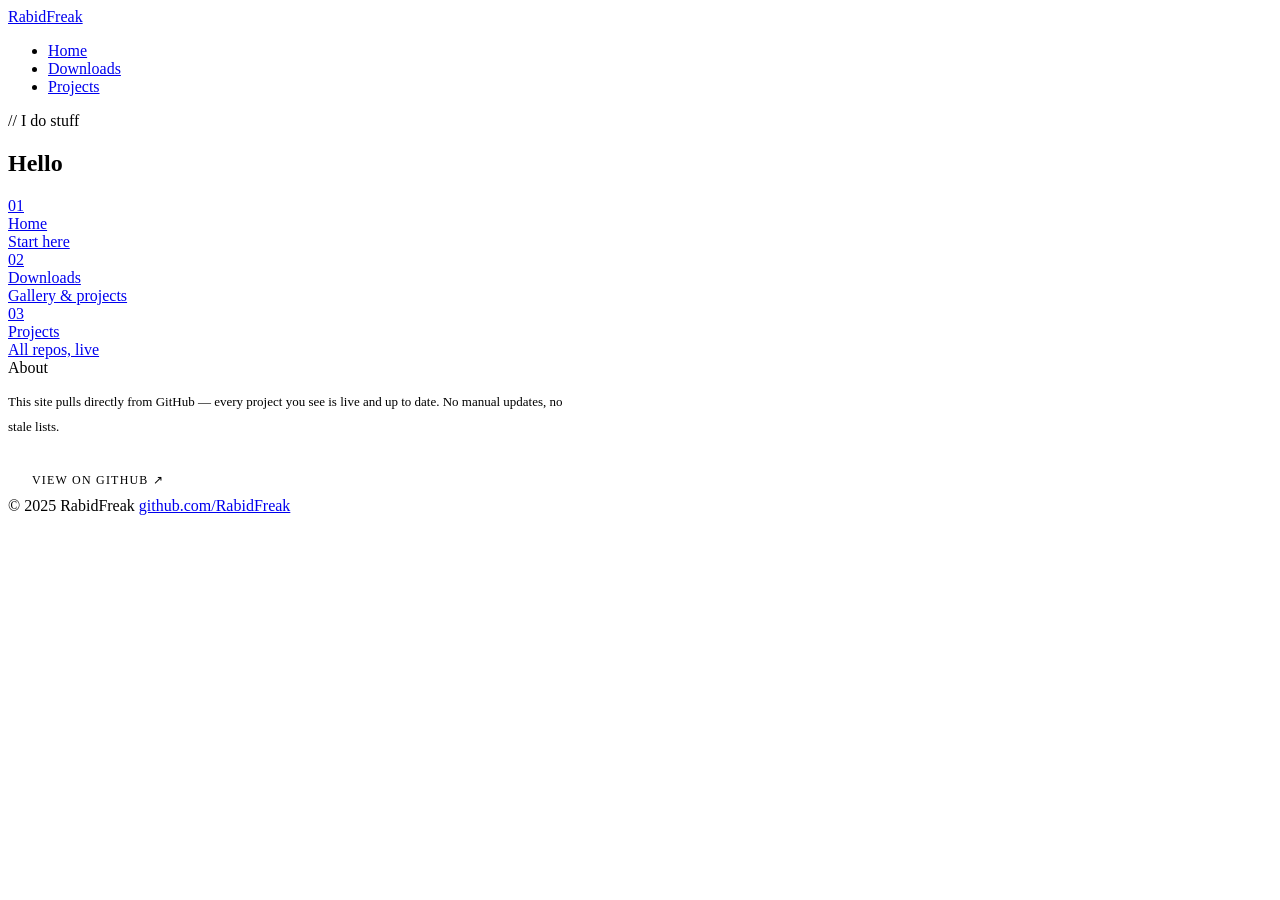
==== index.html @ fc7c672c "Update index.html" ====
<!DOCTYPE html>
<html lang="en">
<head>
  <meta charset="UTF-8">
  <meta name="viewport" content="width=device-width, initial-scale=1.0">
  <title>The Cave</title>
  <link rel="stylesheet" href="style.css">
</head>
<body>

<nav>
  <a href="index.html" class="nav-logo">Rabid<span>Freak</span></a>
  <ul class="nav-links">
    <li><a href="index.html" class="active">Home</a></li>
    <li><a href="downloads.html">Downloads</a></li>
    <li><a href="projects.html">Projects</a></li>
  </ul>
</nav>

<main>
  <section class="hero">
    <div class="hero-grid-bg"></div>
    <p class="hero-eyebrow">// I do stuff</p>
    <h1>
      Hello
      <span class="big-accent"></span>
    </h1>
   

    <div class="hero-nav-cards">
      <a href="index.html" class="hero-nav-card">
        <div class="num">01</div>
        <div class="title">Home</div>
        <div class="desc">Start here</div>
      </a>
      <a href="downloads.html" class="hero-nav-card">
        <div class="num">02</div>
        <div class="title">Downloads</div>
        <div class="desc">Gallery &amp; projects</div>
      </a>
      <a href="projects.html" class="hero-nav-card">
        <div class="num">03</div>
        <div class="title">Projects</div>
        <div class="desc">All repos, live</div>
      </a>
    </div>
  </section>

  <section class="reveal">
    <div class="section-label">About</div>
    <div style="max-width:560px;">
      <p style="font-size:13px; color:var(--muted); line-height:1.9; margin-bottom:1.5rem;">
        This site pulls directly from GitHub — every project you see is live and up to date.
        No manual updates, no stale lists.
      </p>
      <a href="https://github.com/RabidFreak" target="_blank"
         style="display:inline-block; border:1px solid var(--border); padding:0.6rem 1.5rem;
                font-size:12px; letter-spacing:0.1em; text-transform:uppercase;
                color:var(--muted); text-decoration:none; transition:all 0.2s;">
        View on GitHub ↗
      </a>
    </div>
  </section>
</main>

<footer>
  <span>© 2025 RabidFreak</span>
  <a href="https://github.com/RabidFreak" target="_blank">github.com/RabidFreak</a>
</footer>

<script>
  const reveals = document.querySelectorAll('.reveal');
  const obs = new IntersectionObserver((entries) => {
    entries.forEach(e => { if (e.isIntersecting) { e.target.classList.add('visible'); } });
  }, { threshold: 0.1 });
  reveals.forEach(r => obs.observe(r));
</script>
</body>
</html>
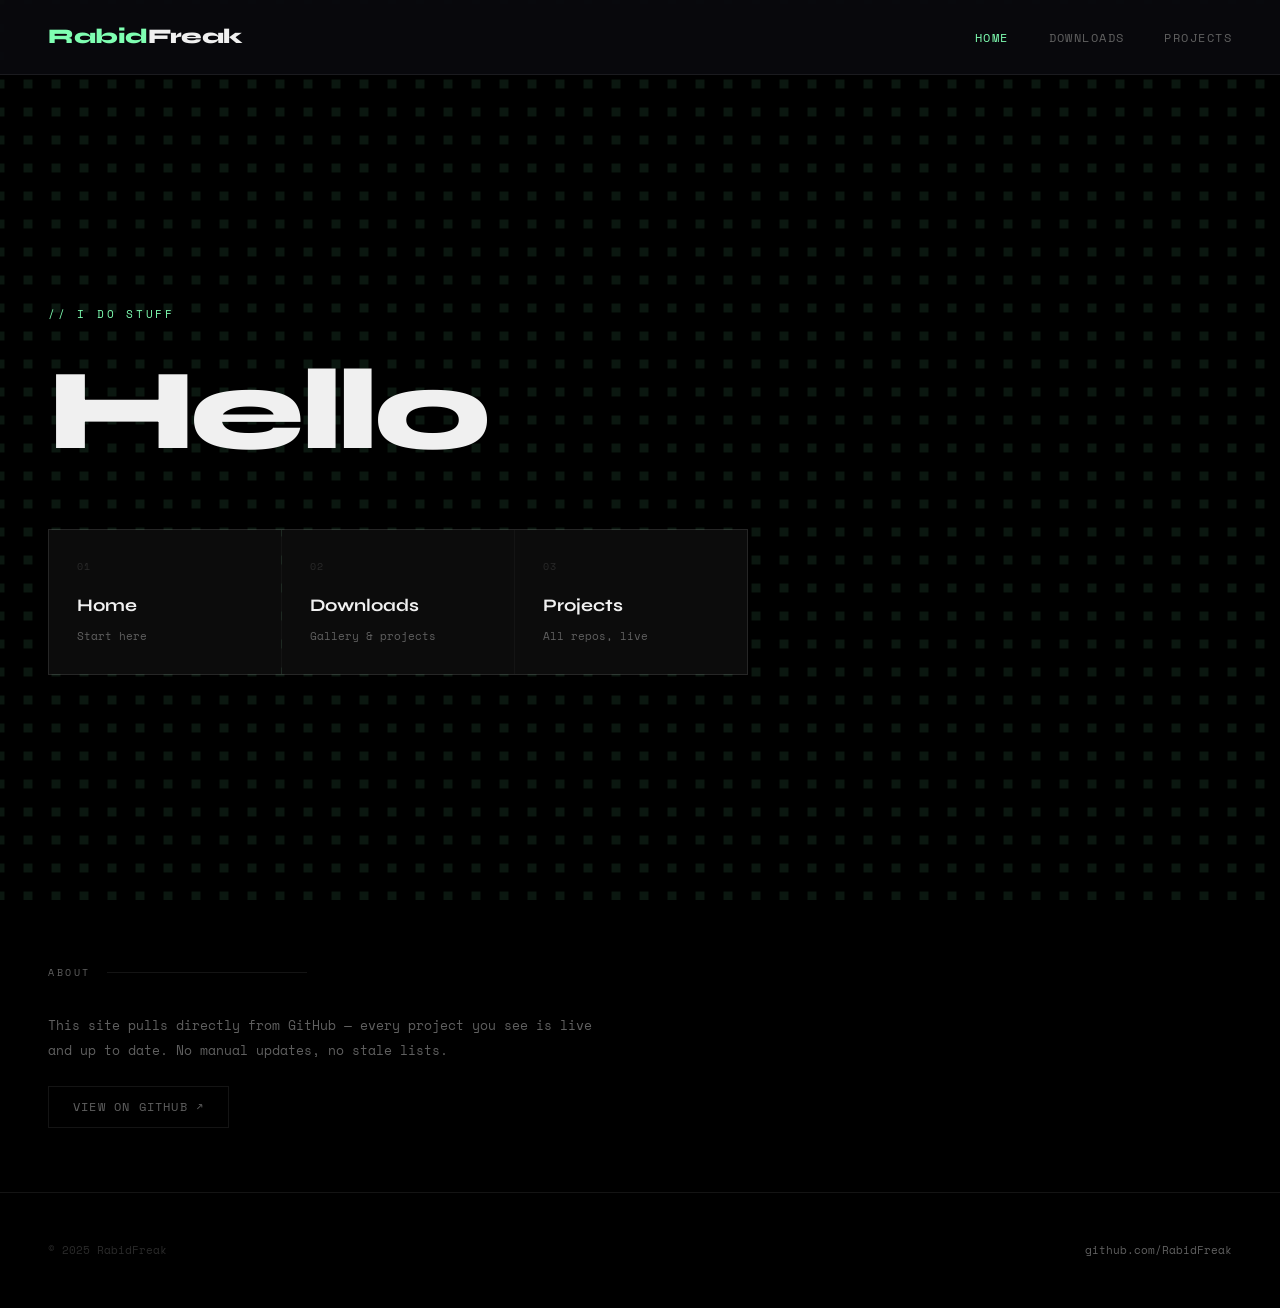
==== commit 197b6be2: "Update index.html" ====
--- a/index.html
+++ b/index.html
@@ -7,6 +7,8 @@
   <link rel="stylesheet" href="style.css">
 </head>
 <body>
+
+<canvas id="hero-canvas"></canvas>
 
 <nav>
   <a href="index.html" class="nav-logo">Rabid<span>Freak</span></a>
@@ -19,13 +21,11 @@
 
 <main>
   <section class="hero">
-    <div class="hero-grid-bg"></div>
     <p class="hero-eyebrow">// I do stuff</p>
     <h1>
       Hello
       <span class="big-accent"></span>
     </h1>
-   
 
     <div class="hero-nav-cards">
       <a href="index.html" class="hero-nav-card">
@@ -74,6 +74,82 @@
     entries.forEach(e => { if (e.isIntersecting) { e.target.classList.add('visible'); } });
   }, { threshold: 0.1 });
   reveals.forEach(r => obs.observe(r));
+
+  // ── Interactive grid canvas ──
+  const canvas = document.getElementById('hero-canvas');
+  const ctx = canvas.getContext('2d');
+
+  const CELL = 28;
+  const RADIUS = 160;
+  const MAX_SCALE = 2.2;
+  const BASE_OPACITY = 0.09;
+  const HOVER_OPACITY = 0.55;
+
+  let mouse = { x: -9999, y: -9999 };
+  let cols, rows, cells = [];
+
+  function resize() {
+    canvas.width = canvas.offsetWidth;
+    canvas.height = canvas.offsetHeight;
+    buildGrid();
+  }
+
+  function buildGrid() {
+    cols = Math.ceil(canvas.width / CELL) + 1;
+    rows = Math.ceil(canvas.height / CELL) + 1;
+    cells = [];
+    for (let r = 0; r < rows; r++) {
+      for (let c = 0; c < cols; c++) {
+        cells.push({
+          x: c * CELL,
+          y: r * CELL,
+          scale: 1,
+          opacity: BASE_OPACITY,
+        });
+      }
+    }
+  }
+
+  function lerp(a, b, t) { return a + (b - a) * t; }
+
+  function draw() {
+    ctx.clearRect(0, 0, canvas.width, canvas.height);
+    const sq = CELL * 0.32;
+
+    for (const cell of cells) {
+      const dx = cell.x - mouse.x;
+      const dy = cell.y - mouse.y;
+      const dist = Math.sqrt(dx * dx + dy * dy);
+      const proximity = Math.max(0, 1 - dist / RADIUS);
+      const targetScale = 1 + (MAX_SCALE - 1) * proximity * proximity;
+      const targetOpacity = BASE_OPACITY + (HOVER_OPACITY - BASE_OPACITY) * proximity * proximity;
+
+      cell.scale = lerp(cell.scale, targetScale, 0.12);
+      cell.opacity = lerp(cell.opacity, targetOpacity, 0.12);
+
+      const s = sq * cell.scale;
+      ctx.globalAlpha = cell.opacity;
+      ctx.fillStyle = '#7fffb2';
+      ctx.fillRect(cell.x - s / 2, cell.y - s / 2, s, s);
+    }
+
+    ctx.globalAlpha = 1;
+    requestAnimationFrame(draw);
+  }
+
+  window.addEventListener('mousemove', e => {
+    mouse.x = e.clientX;
+    mouse.y = e.clientY;
+  });
+
+  window.addEventListener('mouseleave', () => {
+    mouse.x = -9999;
+    mouse.y = -9999;
+  });
+
+  window.addEventListener('resize', resize);
+  resize();
+  draw();
 </script>
 </body>
 </html>
--- a/style.css
+++ b/style.css
@@ -0,0 +1,556 @@
+@import url('https://fonts.googleapis.com/css2?family=Space+Mono:ital,wght@0,400;0,700;1,400&family=Syne:wght@400;600;700;800&display=swap');
+
+*, *::before, *::after { box-sizing: border-box; margin: 0; padding: 0; }
+
+:root {
+  --bg: #000000;
+  --surface: #0c0c0c;
+  --surface2: #141414;
+  --border: rgba(255,255,255,0.08);
+  --border-hover: rgba(255,255,255,0.22);
+  --accent: #7fffb2;
+  --accent2: #5bffe4;
+  --accent3: #ff6b6b;
+  --text: #f0f0f0;
+  --muted: #606060;
+  --muted2: #2a2a2a;
+  --font-display: 'Syne', sans-serif;
+  --font-mono: 'Space Mono', monospace;
+}
+
+html { scroll-behavior: smooth; }
+
+body {
+  background: var(--bg);
+  color: var(--text);
+  font-family: var(--font-mono);
+  font-size: 14px;
+  line-height: 1.7;
+  min-height: 100vh;
+  overflow-x: hidden;
+}
+
+/* Pure black — no texture */
+
+/* ===== NAV ===== */
+nav {
+  position: fixed;
+  top: 0;
+  left: 0;
+  right: 0;
+  z-index: 100;
+  display: flex;
+  align-items: center;
+  justify-content: space-between;
+  padding: 1.2rem 3rem;
+  background: rgba(10,10,15,0.85);
+  backdrop-filter: blur(12px);
+  border-bottom: 1px solid var(--border);
+}
+
+.nav-logo {
+  font-family: var(--font-display);
+  font-weight: 800;
+  font-size: 1.3rem;
+  color: var(--accent);
+  text-decoration: none;
+  letter-spacing: -0.02em;
+}
+
+.nav-logo span { color: var(--text); }
+
+.nav-links {
+  display: flex;
+  gap: 2.5rem;
+  list-style: none;
+}
+
+.nav-links a {
+  color: var(--muted);
+  text-decoration: none;
+  font-size: 12px;
+  letter-spacing: 0.12em;
+  text-transform: uppercase;
+  transition: color 0.2s;
+}
+
+.nav-links a:hover,
+.nav-links a.active { color: var(--accent); }
+
+/* ===== MAIN WRAPPER ===== */
+main {
+  position: relative;
+  z-index: 1;
+  padding-top: 80px;
+}
+
+/* ===== PAGE HEADER ===== */
+.page-header {
+  padding: 5rem 3rem 3rem;
+  max-width: 900px;
+}
+
+.page-header .eyebrow {
+  font-size: 11px;
+  letter-spacing: 0.2em;
+  text-transform: uppercase;
+  color: var(--accent);
+  margin-bottom: 1rem;
+}
+
+.page-header h1 {
+  font-family: var(--font-display);
+  font-size: clamp(2.5rem, 6vw, 5rem);
+  font-weight: 800;
+  line-height: 1.05;
+  letter-spacing: -0.03em;
+  color: var(--text);
+}
+
+.page-header h1 .hl { color: var(--accent); }
+
+.page-header p {
+  margin-top: 1.5rem;
+  color: var(--muted);
+  font-size: 13px;
+  max-width: 520px;
+}
+
+/* ===== SECTION ===== */
+section {
+  padding: 4rem 3rem;
+}
+
+.section-label {
+  font-size: 10px;
+  letter-spacing: 0.25em;
+  text-transform: uppercase;
+  color: var(--muted);
+  margin-bottom: 2rem;
+  display: flex;
+  align-items: center;
+  gap: 1rem;
+}
+
+.section-label::after {
+  content: '';
+  flex: 1;
+  height: 1px;
+  background: var(--border);
+  max-width: 200px;
+}
+
+/* ===== CARDS ===== */
+.card-grid {
+  display: grid;
+  grid-template-columns: repeat(auto-fill, minmax(280px, 1fr));
+  gap: 1.5px;
+  background: var(--border);
+  border: 1px solid var(--border);
+}
+
+.card {
+  background: var(--surface);
+  padding: 2rem;
+  text-decoration: none;
+  color: var(--text);
+  transition: background 0.2s;
+  position: relative;
+  overflow: hidden;
+}
+
+.card::before {
+  content: '';
+  position: absolute;
+  top: 0; left: 0; right: 0;
+  height: 2px;
+  background: var(--accent);
+  transform: scaleX(0);
+  transform-origin: left;
+  transition: transform 0.3s;
+}
+
+.card:hover { background: var(--surface2); }
+.card:hover::before { transform: scaleX(1); }
+
+.card-tag {
+  font-size: 10px;
+  letter-spacing: 0.15em;
+  text-transform: uppercase;
+  color: var(--accent);
+  margin-bottom: 1rem;
+}
+
+.card h3 {
+  font-family: var(--font-display);
+  font-size: 1.2rem;
+  font-weight: 700;
+  letter-spacing: -0.01em;
+  margin-bottom: 0.75rem;
+  color: var(--text);
+}
+
+.card p {
+  font-size: 12px;
+  color: var(--muted);
+  line-height: 1.6;
+}
+
+.card-meta {
+  margin-top: 1.5rem;
+  display: flex;
+  gap: 1rem;
+  font-size: 11px;
+  color: var(--muted2);
+}
+
+.card-meta span { display: flex; align-items: center; gap: 0.3rem; }
+
+/* ===== REPO CARDS ===== */
+.repo-grid {
+  display: grid;
+  grid-template-columns: repeat(auto-fill, minmax(300px, 1fr));
+  gap: 1px;
+  background: var(--border);
+  border: 1px solid var(--border);
+}
+
+.repo-card {
+  background: var(--surface);
+  padding: 1.75rem;
+  text-decoration: none;
+  color: inherit;
+  display: flex;
+  flex-direction: column;
+  gap: 0.75rem;
+  transition: background 0.2s;
+  position: relative;
+}
+
+.repo-card:hover { background: var(--surface2); }
+
+.repo-card::after {
+  content: '↗';
+  position: absolute;
+  top: 1.75rem;
+  right: 1.75rem;
+  font-size: 14px;
+  color: var(--muted2);
+  transition: color 0.2s, transform 0.2s;
+}
+
+.repo-card:hover::after { color: var(--accent); transform: translate(2px, -2px); }
+
+.repo-name {
+  font-family: var(--font-display);
+  font-weight: 700;
+  font-size: 1rem;
+  color: var(--text);
+  padding-right: 2rem;
+}
+
+.repo-desc {
+  font-size: 12px;
+  color: var(--muted);
+  line-height: 1.6;
+  flex: 1;
+}
+
+.repo-footer {
+  display: flex;
+  gap: 1.2rem;
+  font-size: 11px;
+  color: var(--muted2);
+  margin-top: 0.5rem;
+}
+
+.repo-lang {
+  display: flex;
+  align-items: center;
+  gap: 0.4rem;
+}
+
+.lang-dot {
+  width: 8px;
+  height: 8px;
+  border-radius: 50%;
+  background: var(--accent);
+}
+
+/* ===== LOADING / EMPTY ===== */
+.loading, .empty {
+  padding: 4rem 2rem;
+  text-align: center;
+  color: var(--muted);
+  font-size: 12px;
+  letter-spacing: 0.1em;
+}
+
+.loading-dots::after {
+  content: '...';
+  animation: dots 1.2s steps(4, end) infinite;
+}
+
+@keyframes dots {
+  0%, 25% { content: ''; }
+  50% { content: '.'; }
+  75% { content: '..'; }
+  100% { content: '...'; }
+}
+
+/* ===== HERO (index) ===== */
+.hero {
+  min-height: calc(100vh - 80px);
+  display: flex;
+  flex-direction: column;
+  justify-content: center;
+  padding: 4rem 3rem;
+  position: relative;
+}
+
+.hero-grid-bg {
+  display: none;
+}
+
+#hero-canvas {
+  position: fixed;
+  inset: 0;
+  width: 100%;
+  height: 100%;
+  display: block;
+  pointer-events: none;
+  z-index: 0;
+}
+
+.hero-eyebrow {
+  font-size: 11px;
+  letter-spacing: 0.25em;
+  text-transform: uppercase;
+  color: var(--accent);
+  margin-bottom: 2rem;
+  position: relative;
+}
+
+.hero h1 {
+  font-family: var(--font-display);
+  font-size: clamp(3rem, 9vw, 8rem);
+  font-weight: 800;
+  line-height: 0.95;
+  letter-spacing: -0.04em;
+  color: var(--text);
+  position: relative;
+  max-width: 800px;
+}
+
+.hero h1 .big-accent { color: var(--accent); display: block; }
+
+.hero-sub {
+  margin-top: 2.5rem;
+  color: var(--muted);
+  font-size: 13px;
+  max-width: 480px;
+  position: relative;
+  line-height: 1.8;
+}
+
+.hero-nav-cards {
+  margin-top: 4rem;
+  display: grid;
+  grid-template-columns: repeat(3, 1fr);
+  gap: 1px;
+  background: var(--border);
+  border: 1px solid var(--border);
+  max-width: 700px;
+  position: relative;
+}
+
+.hero-nav-card {
+  background: var(--surface);
+  padding: 1.75rem;
+  text-decoration: none;
+  color: var(--text);
+  transition: background 0.2s;
+  display: block;
+}
+
+.hero-nav-card:hover { background: var(--surface2); }
+
+.hero-nav-card .num {
+  font-size: 10px;
+  color: var(--muted2);
+  letter-spacing: 0.1em;
+  margin-bottom: 1rem;
+}
+
+.hero-nav-card .title {
+  font-family: var(--font-display);
+  font-size: 1.1rem;
+  font-weight: 700;
+  color: var(--text);
+  margin-bottom: 0.4rem;
+}
+
+.hero-nav-card .desc {
+  font-size: 11px;
+  color: var(--muted);
+}
+
+.hero-nav-card:hover .title { color: var(--accent); }
+
+/* ===== DOWNLOADS ===== */
+.downloads-grid {
+  display: grid;
+  grid-template-columns: repeat(2, 1fr);
+  gap: 1px;
+  background: var(--border);
+  border: 1px solid var(--border);
+  max-width: 700px;
+}
+
+.dl-card {
+  background: var(--surface);
+  padding: 2.5rem;
+  text-decoration: none;
+  color: var(--text);
+  transition: background 0.2s;
+  display: block;
+}
+
+.dl-card:hover { background: var(--surface2); }
+
+.dl-card .dl-icon {
+  font-family: var(--font-display);
+  font-size: 3rem;
+  font-weight: 800;
+  color: var(--muted2);
+  margin-bottom: 1.5rem;
+  line-height: 1;
+  transition: color 0.2s;
+}
+
+.dl-card:hover .dl-icon { color: var(--accent); }
+
+.dl-card h3 {
+  font-family: var(--font-display);
+  font-size: 1.3rem;
+  font-weight: 700;
+  margin-bottom: 0.5rem;
+  letter-spacing: -0.01em;
+}
+
+.dl-card p {
+  font-size: 12px;
+  color: var(--muted);
+}
+
+/* ===== GALLERY ===== */
+.gallery-grid {
+  display: grid;
+  grid-template-columns: repeat(auto-fill, minmax(240px, 1fr));
+  gap: 1px;
+  background: var(--border);
+  border: 1px solid var(--border);
+}
+
+.gallery-item {
+  background: var(--surface);
+  padding: 2.5rem 2rem;
+  text-decoration: none;
+  color: var(--text);
+  transition: background 0.2s;
+  display: flex;
+  flex-direction: column;
+  gap: 1rem;
+  min-height: 180px;
+  position: relative;
+}
+
+.gallery-item:hover { background: var(--surface2); }
+
+.gallery-item .gi-type {
+  font-size: 10px;
+  letter-spacing: 0.2em;
+  text-transform: uppercase;
+  color: var(--accent2);
+}
+
+.gallery-item h3 {
+  font-family: var(--font-display);
+  font-size: 1.1rem;
+  font-weight: 700;
+  letter-spacing: -0.01em;
+  flex: 1;
+}
+
+.gallery-item .gi-link {
+  font-size: 11px;
+  color: var(--muted);
+  transition: color 0.2s;
+}
+
+.gallery-item:hover .gi-link { color: var(--accent); }
+
+/* ===== FOOTER ===== */
+footer {
+  position: relative;
+  z-index: 1;
+  padding: 3rem;
+  border-top: 1px solid var(--border);
+  display: flex;
+  justify-content: space-between;
+  align-items: center;
+  font-size: 11px;
+  color: var(--muted2);
+}
+
+footer a {
+  color: var(--muted);
+  text-decoration: none;
+  transition: color 0.2s;
+}
+
+footer a:hover { color: var(--accent); }
+
+/* ===== FILTER BAR ===== */
+.filter-bar {
+  display: flex;
+  gap: 0.75rem;
+  flex-wrap: wrap;
+  margin-bottom: 2rem;
+}
+
+.filter-btn {
+  background: none;
+  border: 1px solid var(--border);
+  color: var(--muted);
+  font-family: var(--font-mono);
+  font-size: 11px;
+  letter-spacing: 0.1em;
+  text-transform: uppercase;
+  padding: 0.4rem 1rem;
+  cursor: pointer;
+  transition: all 0.2s;
+}
+
+.filter-btn:hover { border-color: var(--border-hover); color: var(--text); }
+.filter-btn.active { border-color: var(--accent); color: var(--accent); }
+
+/* ===== SCROLL REVEAL ===== */
+.reveal {
+  opacity: 0;
+  transform: translateY(20px);
+  transition: opacity 0.5s ease, transform 0.5s ease;
+}
+
+.reveal.visible {
+  opacity: 1;
+  transform: translateY(0);
+}
+
+@media (max-width: 700px) {
+  nav { padding: 1rem 1.5rem; }
+  .nav-links { gap: 1.5rem; }
+  section, .page-header, .hero { padding-left: 1.5rem; padding-right: 1.5rem; }
+  .hero-nav-cards, .downloads-grid { grid-template-columns: 1fr; }
+  footer { flex-direction: column; gap: 1rem; text-align: center; }
+}
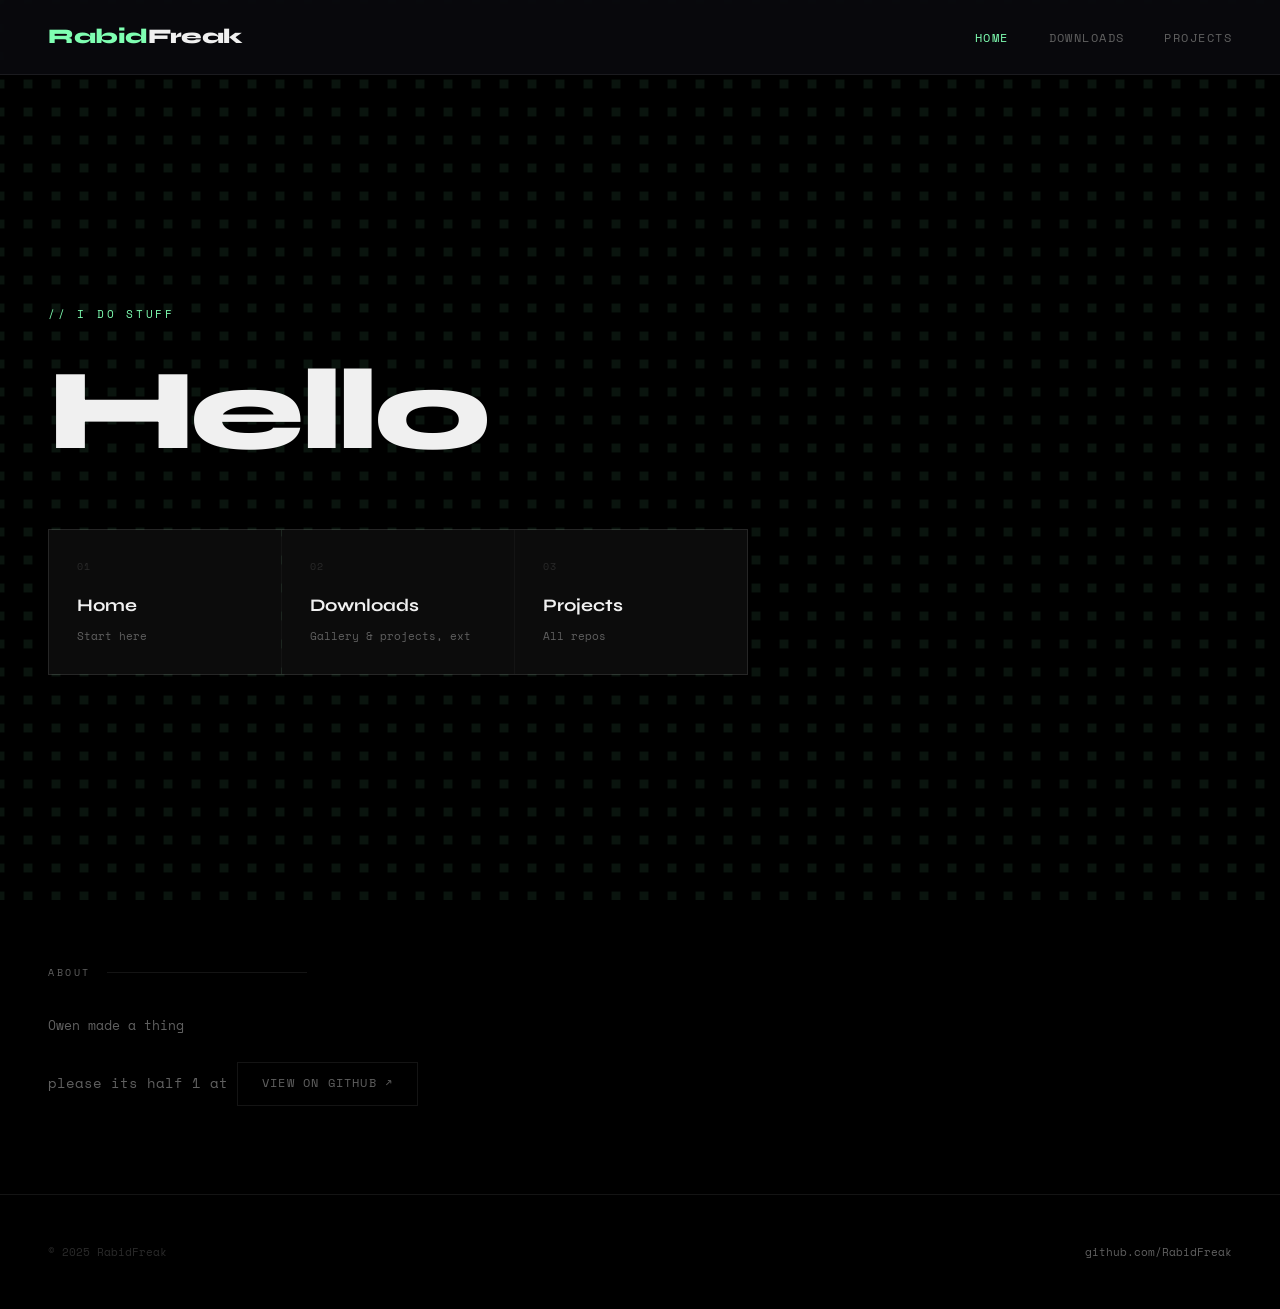
==== commit fd76e733: "Update index.html" ====
--- a/index.html
+++ b/index.html
@@ -36,12 +36,12 @@
       <a href="downloads.html" class="hero-nav-card">
         <div class="num">02</div>
         <div class="title">Downloads</div>
-        <div class="desc">Gallery &amp; projects</div>
+        <div class="desc">Gallery &amp; projects, ext</div>
       </a>
       <a href="projects.html" class="hero-nav-card">
         <div class="num">03</div>
         <div class="title">Projects</div>
-        <div class="desc">All repos, live</div>
+        <div class="desc">All repos</div>
       </a>
     </div>
   </section>
@@ -50,9 +50,10 @@
     <div class="section-label">About</div>
     <div style="max-width:560px;">
       <p style="font-size:13px; color:var(--muted); line-height:1.9; margin-bottom:1.5rem;">
-        This site pulls directly from GitHub — every project you see is live and up to date.
-        No manual updates, no stale lists.
+        Owen made a thing 
       </p>
+    <p style="font-style:10px; color:var(--muted); line-height:1.9; margin-bottom:1.5rem;">
+      please its half 1 at 
       <a href="https://github.com/RabidFreak" target="_blank"
          style="display:inline-block; border:1px solid var(--border); padding:0.6rem 1.5rem;
                 font-size:12px; letter-spacing:0.1em; text-transform:uppercase;
@@ -69,9 +70,10 @@
 </footer>
 
 <script>
+  // ── Reveal on scroll ──
   const reveals = document.querySelectorAll('.reveal');
   const obs = new IntersectionObserver((entries) => {
-    entries.forEach(e => { if (e.isIntersecting) { e.target.classList.add('visible'); } });
+    entries.forEach(e => { if (e.isIntersecting) e.target.classList.add('visible'); });
   }, { threshold: 0.1 });
   reveals.forEach(r => obs.observe(r));
 
@@ -80,32 +82,27 @@
   const ctx = canvas.getContext('2d');
 
   const CELL = 28;
-  const RADIUS = 160;
-  const MAX_SCALE = 2.2;
-  const BASE_OPACITY = 0.09;
-  const HOVER_OPACITY = 0.55;
+  const RADIUS = 180;
+  const MAX_SCALE = 2.4;
+  const BASE_OPACITY = 0.08;
+  const HOVER_OPACITY = 0.6;
 
   let mouse = { x: -9999, y: -9999 };
-  let cols, rows, cells = [];
+  let cells = [];
 
   function resize() {
-    canvas.width = canvas.offsetWidth;
-    canvas.height = canvas.offsetHeight;
+    canvas.width = window.innerWidth;
+    canvas.height = window.innerHeight;
     buildGrid();
   }
 
   function buildGrid() {
-    cols = Math.ceil(canvas.width / CELL) + 1;
-    rows = Math.ceil(canvas.height / CELL) + 1;
     cells = [];
+    const cols = Math.ceil(canvas.width / CELL) + 1;
+    const rows = Math.ceil(canvas.height / CELL) + 1;
     for (let r = 0; r < rows; r++) {
       for (let c = 0; c < cols; c++) {
-        cells.push({
-          x: c * CELL,
-          y: r * CELL,
-          scale: 1,
-          opacity: BASE_OPACITY,
-        });
+        cells.push({ x: c * CELL, y: r * CELL, scale: 1, opacity: BASE_OPACITY });
       }
     }
   }
@@ -120,12 +117,10 @@
       const dx = cell.x - mouse.x;
       const dy = cell.y - mouse.y;
       const dist = Math.sqrt(dx * dx + dy * dy);
-      const proximity = Math.max(0, 1 - dist / RADIUS);
-      const targetScale = 1 + (MAX_SCALE - 1) * proximity * proximity;
-      const targetOpacity = BASE_OPACITY + (HOVER_OPACITY - BASE_OPACITY) * proximity * proximity;
+      const prox = Math.max(0, 1 - dist / RADIUS);
 
-      cell.scale = lerp(cell.scale, targetScale, 0.12);
-      cell.opacity = lerp(cell.opacity, targetOpacity, 0.12);
+      cell.scale   = lerp(cell.scale,   1 + (MAX_SCALE - 1) * prox * prox, 0.12);
+      cell.opacity = lerp(cell.opacity, BASE_OPACITY + (HOVER_OPACITY - BASE_OPACITY) * prox * prox, 0.12);
 
       const s = sq * cell.scale;
       ctx.globalAlpha = cell.opacity;
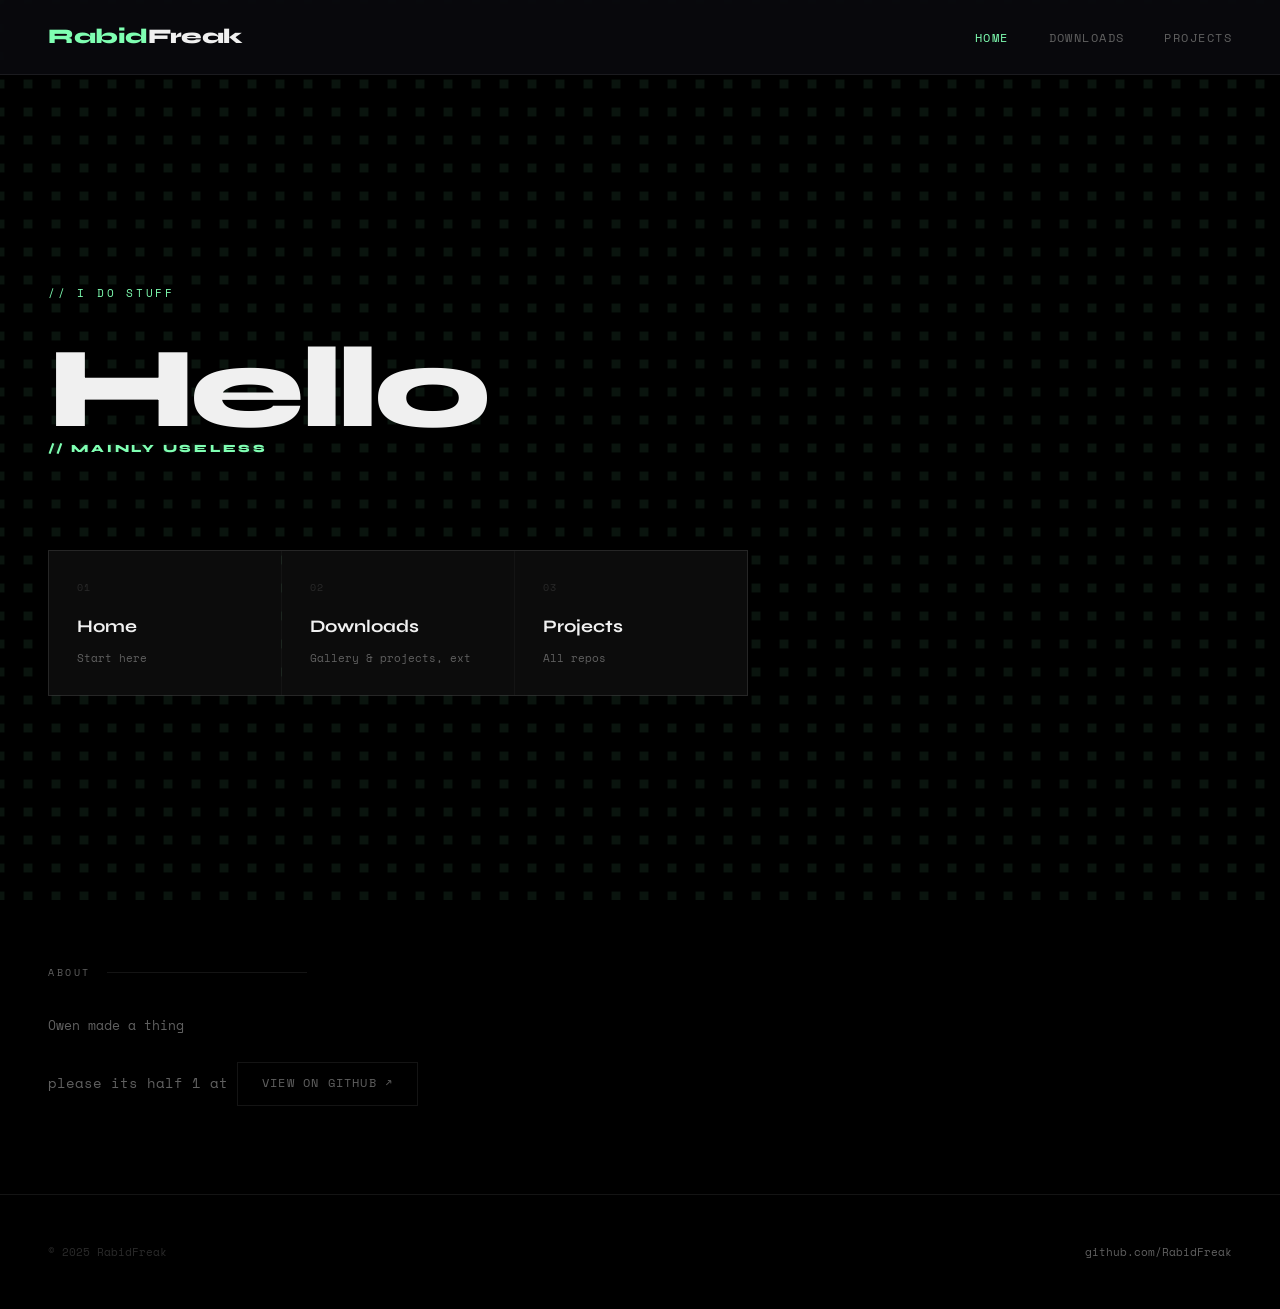
==== commit 927df641: "Update index.html" ====
--- a/index.html
+++ b/index.html
@@ -25,6 +25,7 @@
     <h1>
       Hello
       <span class="big-accent"></span>
+       <p class="hero-eyebrow">// Mainly Useless</p>
     </h1>
 
     <div class="hero-nav-cards">
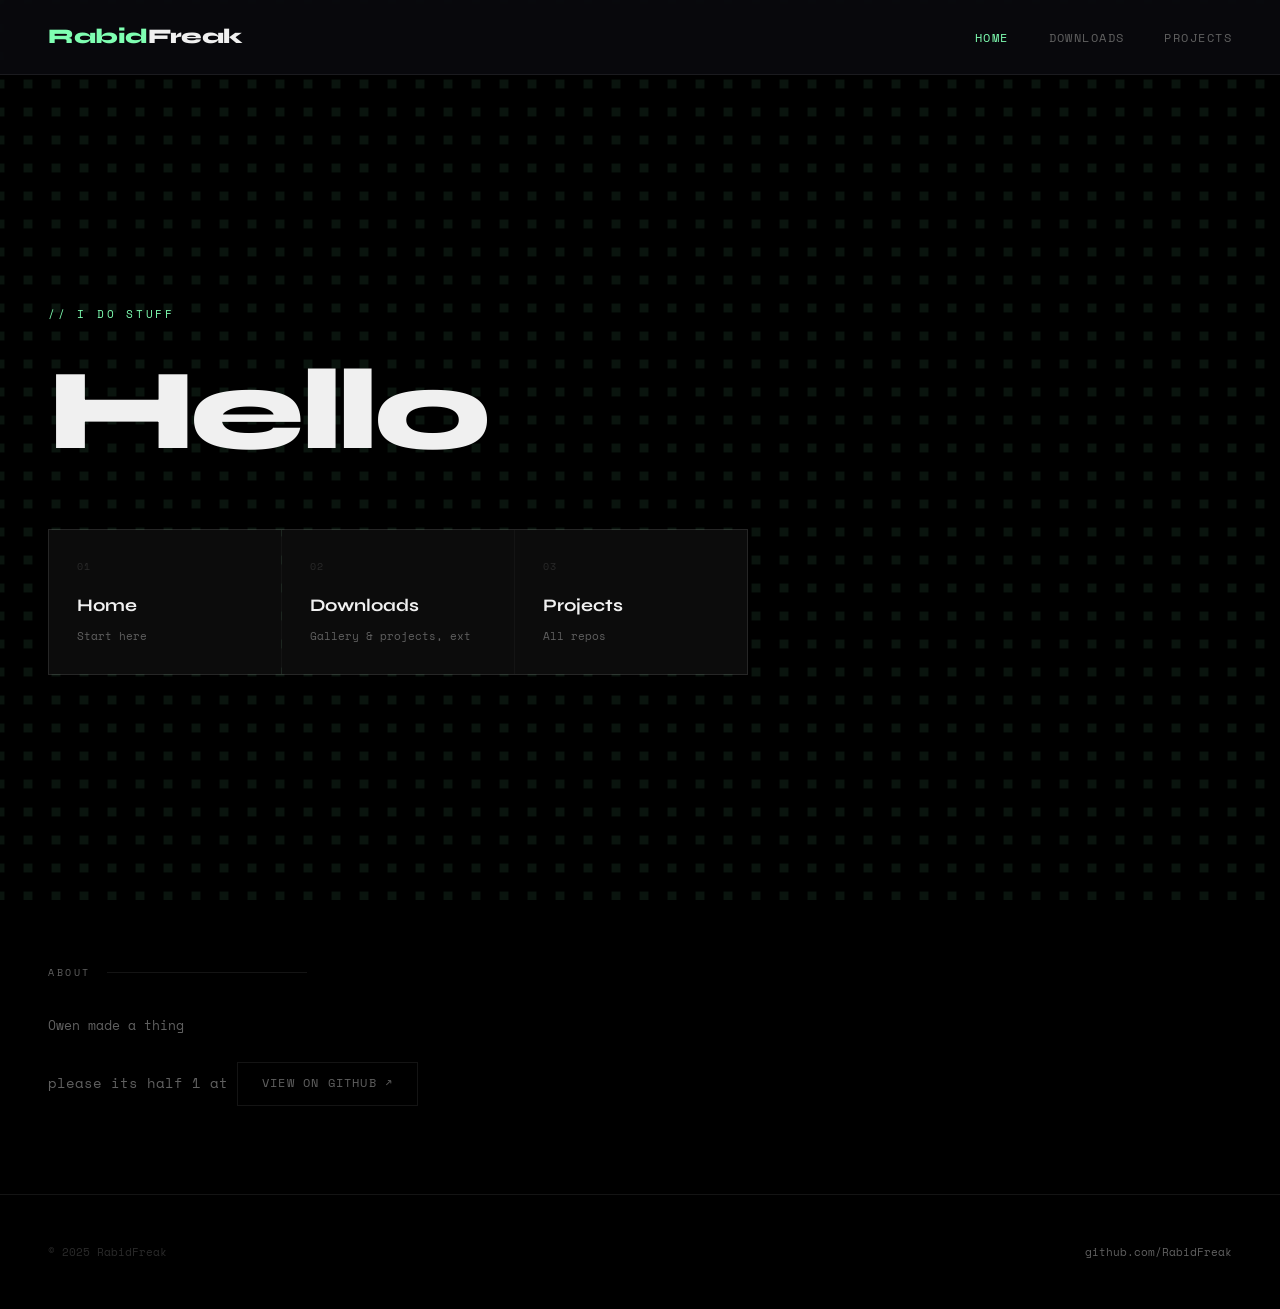
==== commit 7db3f383: "Update index.html" ====
--- a/index.html
+++ b/index.html
@@ -25,7 +25,6 @@
     <h1>
       Hello
       <span class="big-accent"></span>
-       <p class="hero-eyebrow">// Mainly Useless</p>
     </h1>
 
     <div class="hero-nav-cards">
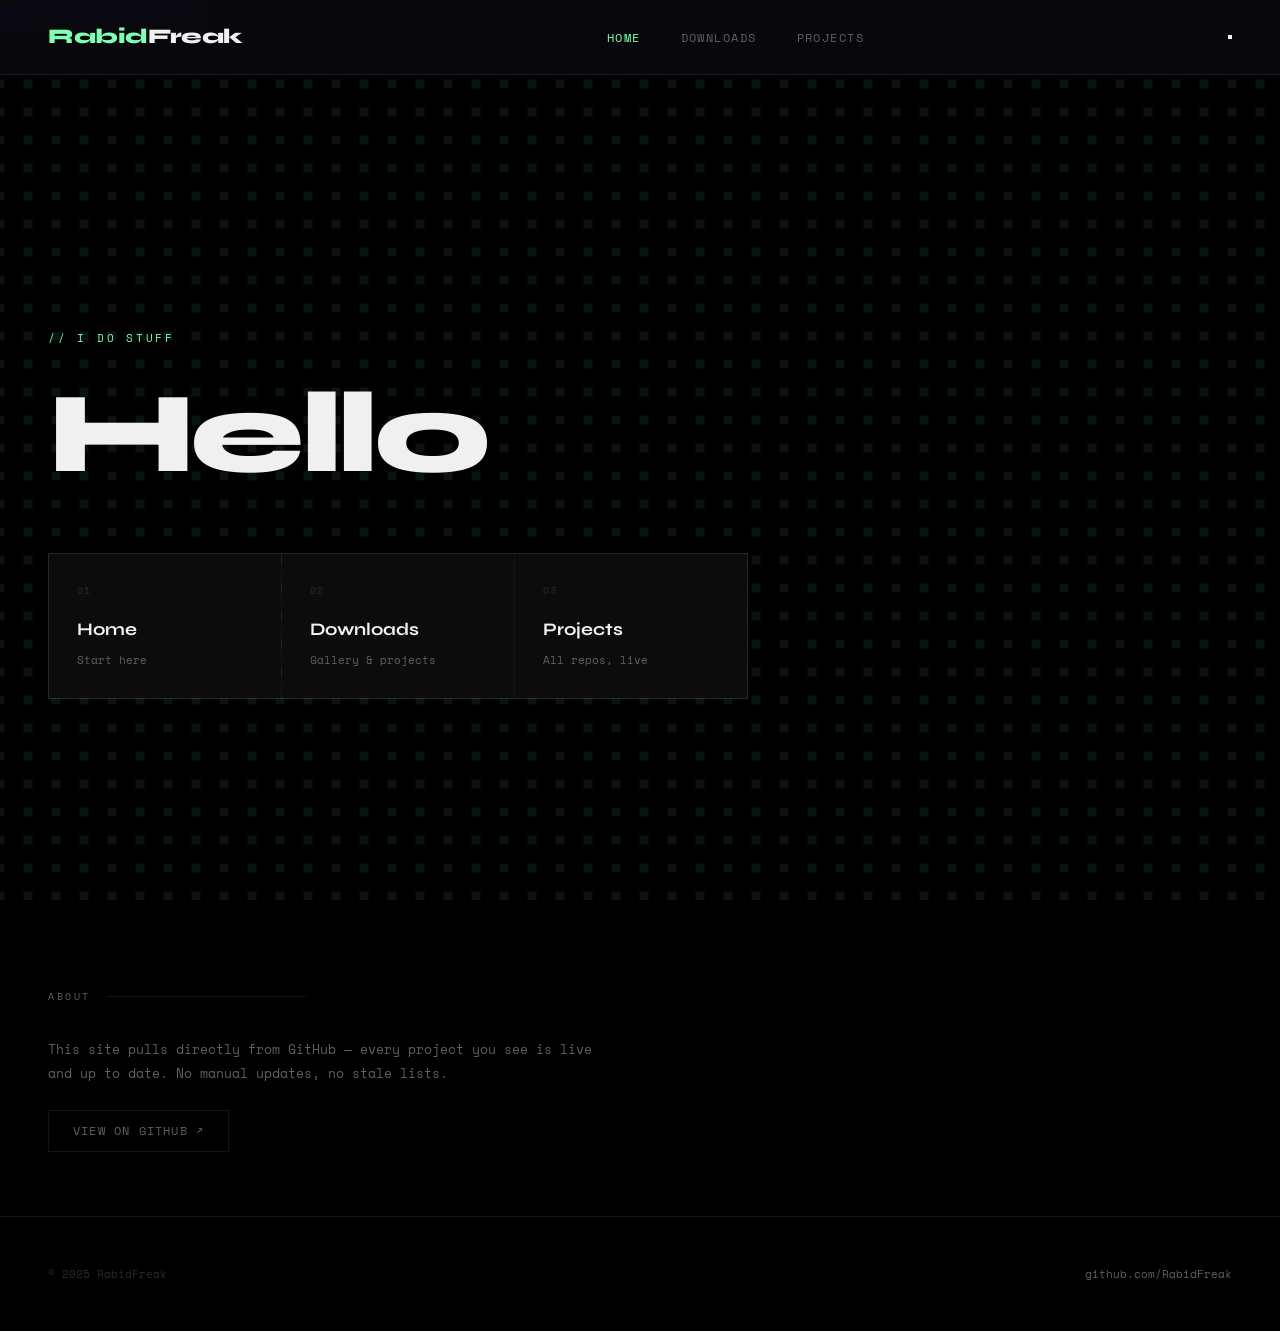
==== commit ba7d0ab7: "Update index.html" ====
--- a/index.html
+++ b/index.html
@@ -10,13 +10,24 @@
 
 <canvas id="hero-canvas"></canvas>
 
+<!-- Mobile menu overlay -->
+<div class="mobile-menu" id="mobile-menu">
+  <a href="index.html" class="active">Home</a>
+  <a href="downloads.html">Downloads</a>
+  <a href="projects.html">Projects</a>
+</div>
+
 <nav>
-  <a href="index.html" class="nav-logo">Rabid<span>Freak</span></a>
+  <!-- Logo: single tap = home, 5 quick taps = passcode -->
+  <a href="index.html" class="nav-logo" id="logo-tap">Rabid<span>Freak</span></a>
   <ul class="nav-links">
     <li><a href="index.html" class="active">Home</a></li>
     <li><a href="downloads.html">Downloads</a></li>
     <li><a href="projects.html">Projects</a></li>
   </ul>
+  <button class="hamburger" id="hamburger" aria-label="Menu">
+    <span></span><span></span><span></span>
+  </button>
 </nav>
 
 <main>
@@ -36,12 +47,12 @@
       <a href="downloads.html" class="hero-nav-card">
         <div class="num">02</div>
         <div class="title">Downloads</div>
-        <div class="desc">Gallery &amp; projects, ext</div>
+        <div class="desc">Gallery &amp; projects</div>
       </a>
       <a href="projects.html" class="hero-nav-card">
         <div class="num">03</div>
         <div class="title">Projects</div>
-        <div class="desc">All repos</div>
+        <div class="desc">All repos, live</div>
       </a>
     </div>
   </section>
@@ -50,10 +61,9 @@
     <div class="section-label">About</div>
     <div style="max-width:560px;">
       <p style="font-size:13px; color:var(--muted); line-height:1.9; margin-bottom:1.5rem;">
-        Owen made a thing 
+        This site pulls directly from GitHub — every project you see is live and up to date.
+        No manual updates, no stale lists.
       </p>
-    <p style="font-style:10px; color:var(--muted); line-height:1.9; margin-bottom:1.5rem;">
-      please its half 1 at 
       <a href="https://github.com/RabidFreak" target="_blank"
          style="display:inline-block; border:1px solid var(--border); padding:0.6rem 1.5rem;
                 font-size:12px; letter-spacing:0.1em; text-transform:uppercase;
@@ -77,54 +87,112 @@
   }, { threshold: 0.1 });
   reveals.forEach(r => obs.observe(r));
 
+  // ── Hamburger ──
+  const hamburger  = document.getElementById('hamburger');
+  const mobileMenu = document.getElementById('mobile-menu');
+  hamburger.addEventListener('click', () => {
+    hamburger.classList.toggle('open');
+    mobileMenu.classList.toggle('open');
+  });
+  mobileMenu.querySelectorAll('a').forEach(a => {
+    a.addEventListener('click', () => {
+      hamburger.classList.remove('open');
+      mobileMenu.classList.remove('open');
+    });
+  });
+
+  // ── Logo easter egg ──
+  // Single tap = go home. 5 taps within 2s = passcode page.
+  const logoEl = document.getElementById('logo-tap');
+  let tapCount = 0;
+  let tapTimer  = null;
+
+  logoEl.addEventListener('click', e => {
+    e.preventDefault();
+    tapCount++;
+
+    if (tapTimer) clearTimeout(tapTimer);
+
+    if (tapCount >= 5) {
+      tapCount = 0;
+      window.location.href = 'passcode.html';
+      return;
+    }
+
+    tapTimer = setTimeout(() => {
+      // Didn't hit 5 — just go home
+      tapCount = 0;
+      window.location.href = 'index.html';
+    }, 600);
+  });
+
   // ── Interactive grid canvas ──
   const canvas = document.getElementById('hero-canvas');
-  const ctx = canvas.getContext('2d');
-
-  const CELL = 28;
-  const RADIUS = 180;
-  const MAX_SCALE = 2.4;
+  const ctx    = canvas.getContext('2d');
+
+  const CELL         = 28;
+  const RADIUS       = 180;
+  const MAX_SCALE    = 2.4;
   const BASE_OPACITY = 0.08;
-  const HOVER_OPACITY = 0.6;
+  const HOVER_OPACITY= 0.6;
 
   let mouse = { x: -9999, y: -9999 };
   let cells = [];
 
   function resize() {
-    canvas.width = window.innerWidth;
+    canvas.width  = window.innerWidth;
     canvas.height = window.innerHeight;
     buildGrid();
   }
 
   function buildGrid() {
     cells = [];
-    const cols = Math.ceil(canvas.width / CELL) + 1;
+    const cols = Math.ceil(canvas.width  / CELL) + 1;
     const rows = Math.ceil(canvas.height / CELL) + 1;
-    for (let r = 0; r < rows; r++) {
-      for (let c = 0; c < cols; c++) {
+    for (let r = 0; r < rows; r++)
+      for (let c = 0; c < cols; c++)
         cells.push({ x: c * CELL, y: r * CELL, scale: 1, opacity: BASE_OPACITY });
-      }
+  }
+
+  const lerp = (a, b, t) => a + (b - a) * t;
+
+  // Touch/mobile: ghost cursor drifts around automatically
+  const isTouch = window.matchMedia('(hover: none)').matches;
+  let ghost   = { x: window.innerWidth / 2, y: window.innerHeight / 2 };
+  let gTarget = { x: window.innerWidth / 2, y: window.innerHeight / 2 };
+  let gTimer  = 0;
+
+  function newGhostTarget() {
+    gTarget.x = 80 + Math.random() * (window.innerWidth  - 160);
+    gTarget.y = 80 + Math.random() * (window.innerHeight - 160);
+    gTimer = 90 + Math.random() * 90;
+  }
+
+  if (isTouch) newGhostTarget();
+
+  function draw() {
+    if (isTouch) {
+      ghost.x = lerp(ghost.x, gTarget.x, 0.025);
+      ghost.y = lerp(ghost.y, gTarget.y, 0.025);
+      mouse.x = ghost.x;
+      mouse.y = ghost.y;
+      if (--gTimer <= 0) newGhostTarget();
     }
-  }
-
-  function lerp(a, b, t) { return a + (b - a) * t; }
-
-  function draw() {
+
     ctx.clearRect(0, 0, canvas.width, canvas.height);
     const sq = CELL * 0.32;
 
     for (const cell of cells) {
-      const dx = cell.x - mouse.x;
-      const dy = cell.y - mouse.y;
-      const dist = Math.sqrt(dx * dx + dy * dy);
-      const prox = Math.max(0, 1 - dist / RADIUS);
+      const dx   = cell.x - mouse.x;
+      const dy   = cell.y - mouse.y;
+      const prox = Math.max(0, 1 - Math.sqrt(dx * dx + dy * dy) / RADIUS);
 
       cell.scale   = lerp(cell.scale,   1 + (MAX_SCALE - 1) * prox * prox, 0.12);
       cell.opacity = lerp(cell.opacity, BASE_OPACITY + (HOVER_OPACITY - BASE_OPACITY) * prox * prox, 0.12);
 
       const s = sq * cell.scale;
       ctx.globalAlpha = cell.opacity;
-      ctx.fillStyle = '#7fffb2';
+      ctx.fillStyle   = '#7fffb2';
       ctx.fillRect(cell.x - s / 2, cell.y - s / 2, s, s);
     }
 
@@ -133,15 +201,11 @@
   }
 
   window.addEventListener('mousemove', e => {
-    mouse.x = e.clientX;
-    mouse.y = e.clientY;
-  });
-
+    if (!isTouch) { mouse.x = e.clientX; mouse.y = e.clientY; }
+  });
   window.addEventListener('mouseleave', () => {
-    mouse.x = -9999;
-    mouse.y = -9999;
-  });
-
+    if (!isTouch) { mouse.x = -9999; mouse.y = -9999; }
+  });
   window.addEventListener('resize', resize);
   resize();
   draw();
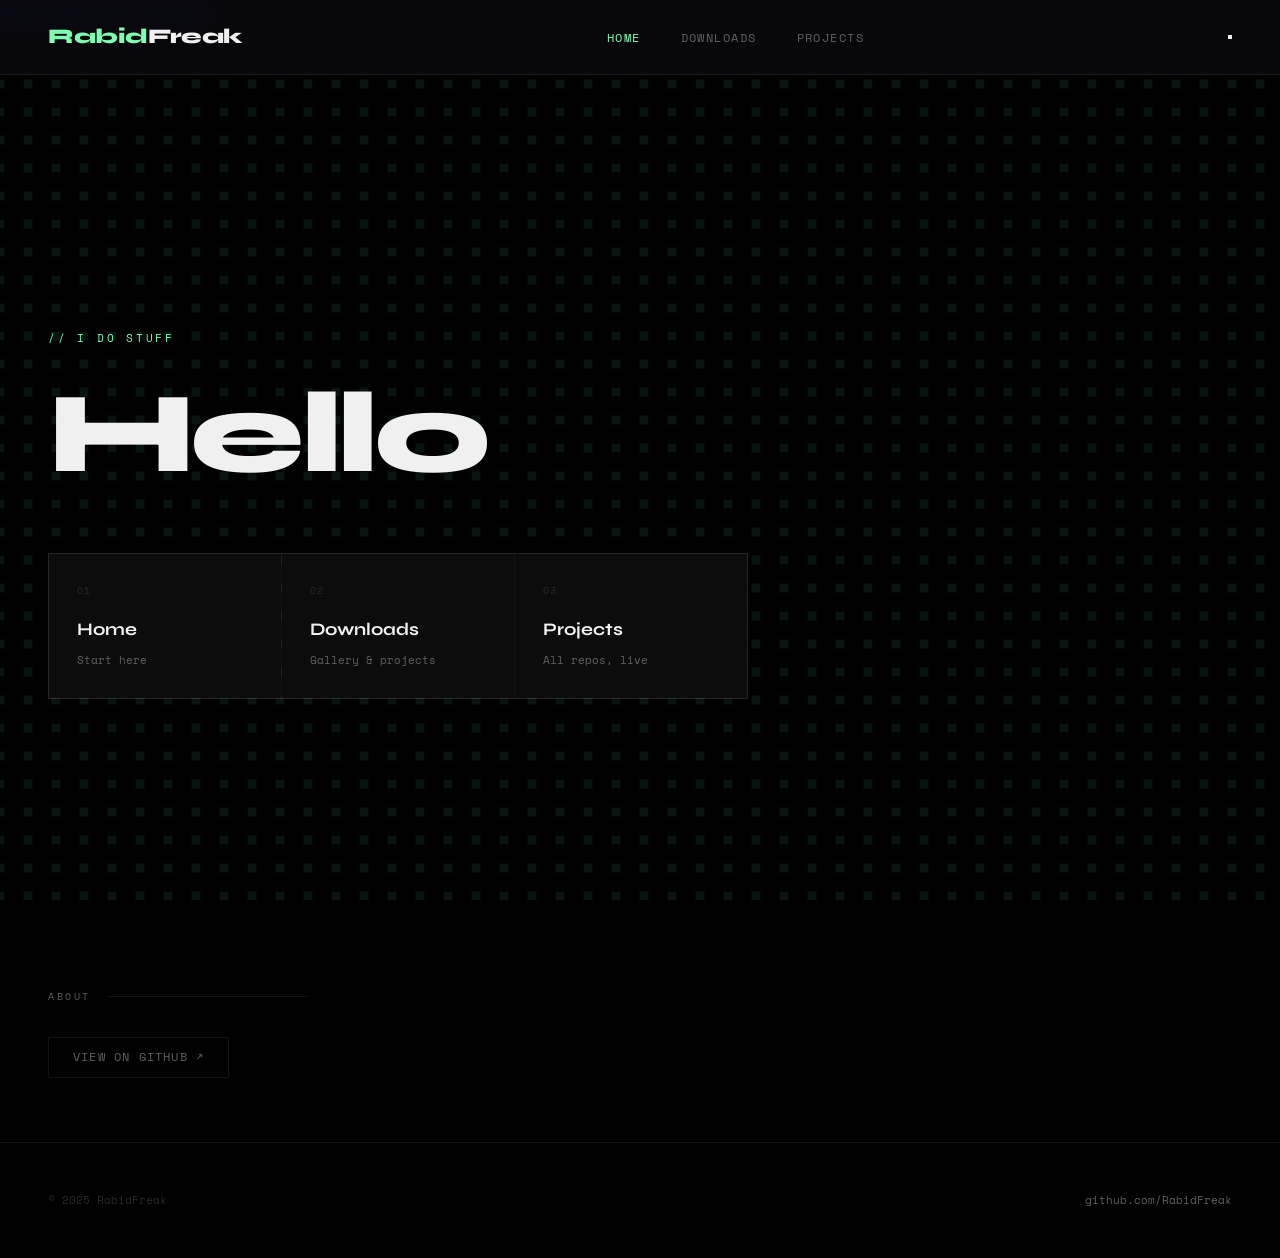
==== commit 409c2430: "Update index.html" ====
--- a/index.html
+++ b/index.html
@@ -61,8 +61,7 @@
     <div class="section-label">About</div>
     <div style="max-width:560px;">
       <p style="font-size:13px; color:var(--muted); line-height:1.9; margin-bottom:1.5rem;">
-        This site pulls directly from GitHub — every project you see is live and up to date.
-        No manual updates, no stale lists.
+        
       </p>
       <a href="https://github.com/RabidFreak" target="_blank"
          style="display:inline-block; border:1px solid var(--border); padding:0.6rem 1.5rem;
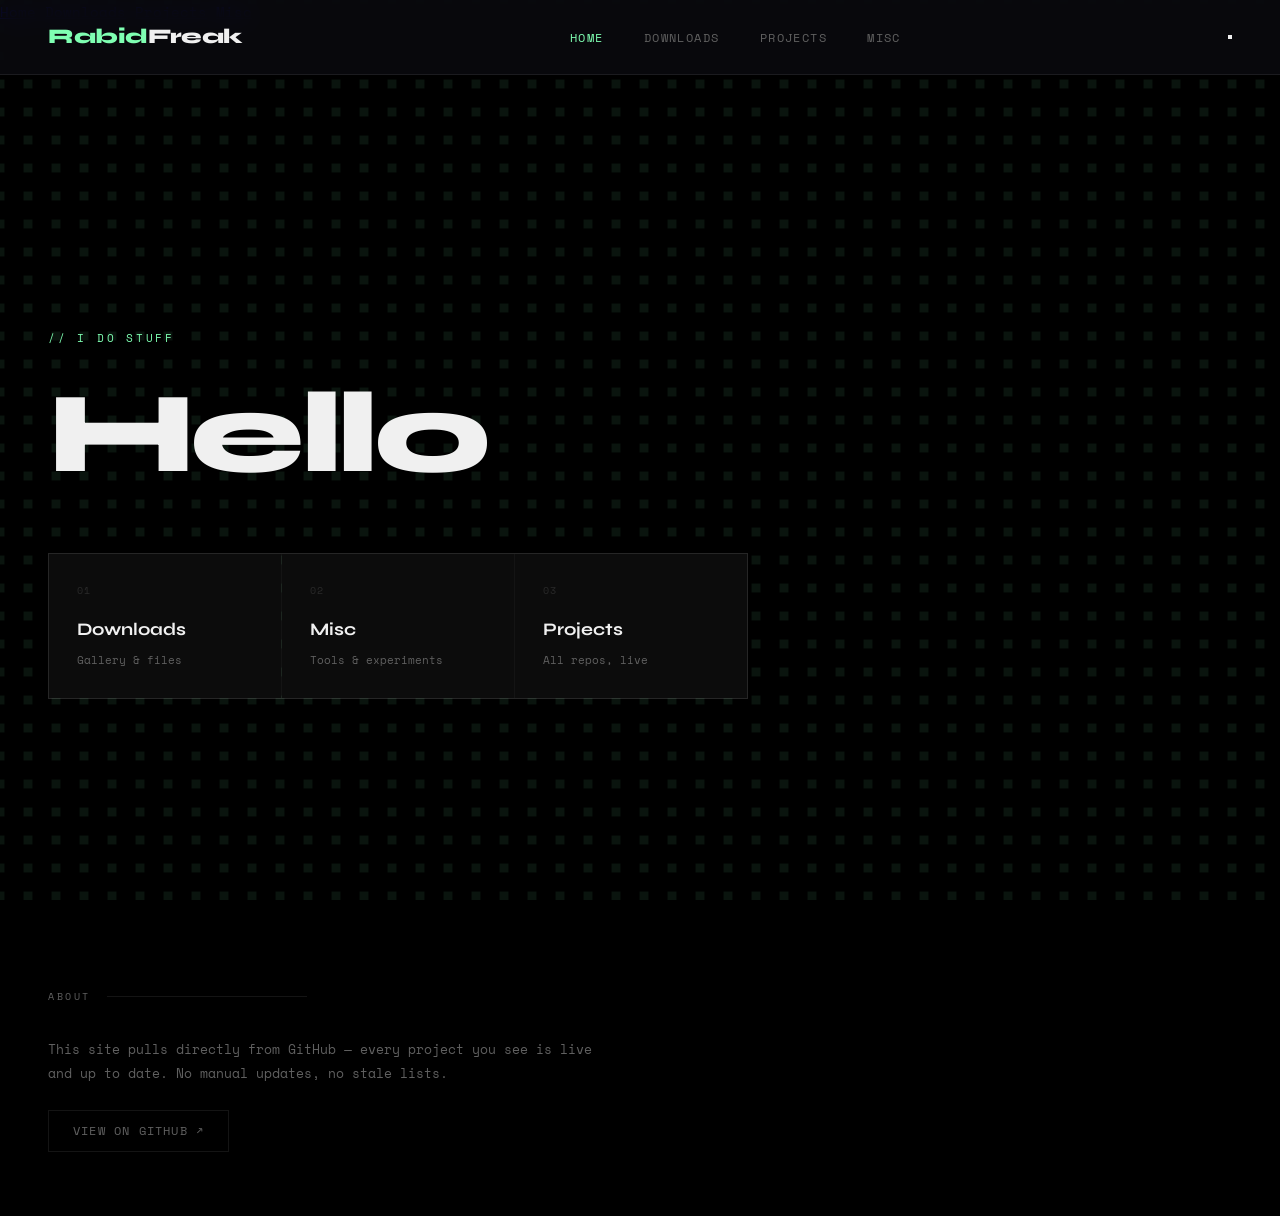
==== commit 120f5fc0: "Add 'Misc' link to mobile menu and hero nav" ====
--- a/index.html
+++ b/index.html
@@ -10,20 +10,20 @@
 
 <canvas id="hero-canvas"></canvas>
 
-<!-- Mobile menu overlay -->
 <div class="mobile-menu" id="mobile-menu">
   <a href="index.html" class="active">Home</a>
   <a href="downloads.html">Downloads</a>
   <a href="projects.html">Projects</a>
+  <a href="misc.html">Misc</a>
 </div>
 
 <nav>
-  <!-- Logo: single tap = home, 5 quick taps = passcode -->
   <a href="index.html" class="nav-logo" id="logo-tap">Rabid<span>Freak</span></a>
   <ul class="nav-links">
     <li><a href="index.html" class="active">Home</a></li>
     <li><a href="downloads.html">Downloads</a></li>
     <li><a href="projects.html">Projects</a></li>
+    <li><a href="misc.html">Misc</a></li>
   </ul>
   <button class="hamburger" id="hamburger" aria-label="Menu">
     <span></span><span></span><span></span>
@@ -39,15 +39,15 @@
     </h1>
 
     <div class="hero-nav-cards">
-      <a href="index.html" class="hero-nav-card">
+      <a href="downloads.html" class="hero-nav-card">
         <div class="num">01</div>
-        <div class="title">Home</div>
-        <div class="desc">Start here</div>
+        <div class="title">Downloads</div>
+        <div class="desc">Gallery &amp; files</div>
       </a>
-      <a href="downloads.html" class="hero-nav-card">
+      <a href="misc.html" class="hero-nav-card">
         <div class="num">02</div>
-        <div class="title">Downloads</div>
-        <div class="desc">Gallery &amp; projects</div>
+        <div class="title">Misc</div>
+        <div class="desc">Tools &amp; experiments</div>
       </a>
       <a href="projects.html" class="hero-nav-card">
         <div class="num">03</div>
@@ -61,7 +61,8 @@
     <div class="section-label">About</div>
     <div style="max-width:560px;">
       <p style="font-size:13px; color:var(--muted); line-height:1.9; margin-bottom:1.5rem;">
-        
+        This site pulls directly from GitHub — every project you see is live and up to date.
+        No manual updates, no stale lists.
       </p>
       <a href="https://github.com/RabidFreak" target="_blank"
          style="display:inline-block; border:1px solid var(--border); padding:0.6rem 1.5rem;
@@ -73,20 +74,14 @@
   </section>
 </main>
 
-<footer>
-  <span>© 2025 RabidFreak</span>
-  <a href="https://github.com/RabidFreak" target="_blank">github.com/RabidFreak</a>
-</footer>
 
 <script>
-  // ── Reveal on scroll ──
   const reveals = document.querySelectorAll('.reveal');
   const obs = new IntersectionObserver((entries) => {
     entries.forEach(e => { if (e.isIntersecting) e.target.classList.add('visible'); });
   }, { threshold: 0.1 });
   reveals.forEach(r => obs.observe(r));
 
-  // ── Hamburger ──
   const hamburger  = document.getElementById('hamburger');
   const mobileMenu = document.getElementById('mobile-menu');
   hamburger.addEventListener('click', () => {
@@ -100,114 +95,66 @@
     });
   });
 
-  // ── Logo easter egg ──
-  // Single tap = go home. 5 taps within 2s = passcode page.
   const logoEl = document.getElementById('logo-tap');
-  let tapCount = 0;
-  let tapTimer  = null;
-
+  let tapCount = 0, tapTimer = null;
   logoEl.addEventListener('click', e => {
     e.preventDefault();
     tapCount++;
-
     if (tapTimer) clearTimeout(tapTimer);
-
-    if (tapCount >= 5) {
-      tapCount = 0;
-      window.location.href = 'passcode.html';
-      return;
-    }
-
-    tapTimer = setTimeout(() => {
-      // Didn't hit 5 — just go home
-      tapCount = 0;
-      window.location.href = 'index.html';
-    }, 600);
+    if (tapCount >= 5) { tapCount = 0; window.location.href = 'passcode.html'; return; }
+    tapTimer = setTimeout(() => { tapCount = 0; window.location.href = 'index.html'; }, 600);
   });
 
-  // ── Interactive grid canvas ──
   const canvas = document.getElementById('hero-canvas');
   const ctx    = canvas.getContext('2d');
-
-  const CELL         = 28;
-  const RADIUS       = 180;
-  const MAX_SCALE    = 2.4;
-  const BASE_OPACITY = 0.08;
-  const HOVER_OPACITY= 0.6;
-
-  let mouse = { x: -9999, y: -9999 };
-  let cells = [];
+  const CELL = 28, RADIUS = 180, MAX_SCALE = 2.4, BASE_OPACITY = 0.08, HOVER_OPACITY = 0.6;
+  let mouse = { x: -9999, y: -9999 }, cells = [];
 
   function resize() {
-    canvas.width  = window.innerWidth;
-    canvas.height = window.innerHeight;
-    buildGrid();
+    canvas.width = window.innerWidth; canvas.height = window.innerHeight; buildGrid();
   }
-
   function buildGrid() {
     cells = [];
-    const cols = Math.ceil(canvas.width  / CELL) + 1;
+    const cols = Math.ceil(canvas.width / CELL) + 1;
     const rows = Math.ceil(canvas.height / CELL) + 1;
     for (let r = 0; r < rows; r++)
       for (let c = 0; c < cols; c++)
-        cells.push({ x: c * CELL, y: r * CELL, scale: 1, opacity: BASE_OPACITY });
+        cells.push({ x: c*CELL, y: r*CELL, scale:1, opacity:BASE_OPACITY });
   }
-
-  const lerp = (a, b, t) => a + (b - a) * t;
-
-  // Touch/mobile: ghost cursor drifts around automatically
+  const lerp = (a,b,t) => a+(b-a)*t;
   const isTouch = window.matchMedia('(hover: none)').matches;
-  let ghost   = { x: window.innerWidth / 2, y: window.innerHeight / 2 };
-  let gTarget = { x: window.innerWidth / 2, y: window.innerHeight / 2 };
-  let gTimer  = 0;
-
+  let ghost = { x: innerWidth/2, y: innerHeight/2 }, gTarget = { x: innerWidth/2, y: innerHeight/2 }, gTimer = 0;
   function newGhostTarget() {
-    gTarget.x = 80 + Math.random() * (window.innerWidth  - 160);
-    gTarget.y = 80 + Math.random() * (window.innerHeight - 160);
-    gTimer = 90 + Math.random() * 90;
+    gTarget.x = 80 + Math.random()*(innerWidth-160);
+    gTarget.y = 80 + Math.random()*(innerHeight-160);
+    gTimer = 90 + Math.random()*90;
   }
-
   if (isTouch) newGhostTarget();
-
   function draw() {
     if (isTouch) {
-      ghost.x = lerp(ghost.x, gTarget.x, 0.025);
-      ghost.y = lerp(ghost.y, gTarget.y, 0.025);
-      mouse.x = ghost.x;
-      mouse.y = ghost.y;
+      ghost.x = lerp(ghost.x, gTarget.x, 0.025); ghost.y = lerp(ghost.y, gTarget.y, 0.025);
+      mouse.x = ghost.x; mouse.y = ghost.y;
       if (--gTimer <= 0) newGhostTarget();
     }
-
     ctx.clearRect(0, 0, canvas.width, canvas.height);
     const sq = CELL * 0.32;
-
     for (const cell of cells) {
-      const dx   = cell.x - mouse.x;
-      const dy   = cell.y - mouse.y;
-      const prox = Math.max(0, 1 - Math.sqrt(dx * dx + dy * dy) / RADIUS);
-
-      cell.scale   = lerp(cell.scale,   1 + (MAX_SCALE - 1) * prox * prox, 0.12);
-      cell.opacity = lerp(cell.opacity, BASE_OPACITY + (HOVER_OPACITY - BASE_OPACITY) * prox * prox, 0.12);
-
-      const s = sq * cell.scale;
+      const dx = cell.x-mouse.x, dy = cell.y-mouse.y;
+      const prox = Math.max(0, 1 - Math.sqrt(dx*dx+dy*dy)/RADIUS);
+      cell.scale   = lerp(cell.scale,   1+(MAX_SCALE-1)*prox*prox, 0.12);
+      cell.opacity = lerp(cell.opacity, BASE_OPACITY+(HOVER_OPACITY-BASE_OPACITY)*prox*prox, 0.12);
+      const s = sq*cell.scale;
       ctx.globalAlpha = cell.opacity;
-      ctx.fillStyle   = '#7fffb2';
-      ctx.fillRect(cell.x - s / 2, cell.y - s / 2, s, s);
+      ctx.fillStyle = '#7fffb2';
+      ctx.fillRect(cell.x-s/2, cell.y-s/2, s, s);
     }
-
     ctx.globalAlpha = 1;
     requestAnimationFrame(draw);
   }
-
-  window.addEventListener('mousemove', e => {
-    if (!isTouch) { mouse.x = e.clientX; mouse.y = e.clientY; }
-  });
-  window.addEventListener('mouseleave', () => {
-    if (!isTouch) { mouse.x = -9999; mouse.y = -9999; }
-  });
+  window.addEventListener('mousemove', e => { if (!isTouch) { mouse.x=e.clientX; mouse.y=e.clientY; } });
+  window.addEventListener('mouseleave', () => { if (!isTouch) { mouse.x=-9999; mouse.y=-9999; } });
   window.addEventListener('resize', resize);
-  resize();
-  draw();
+  resize(); draw();
 </script>
 </body>
 </html>
